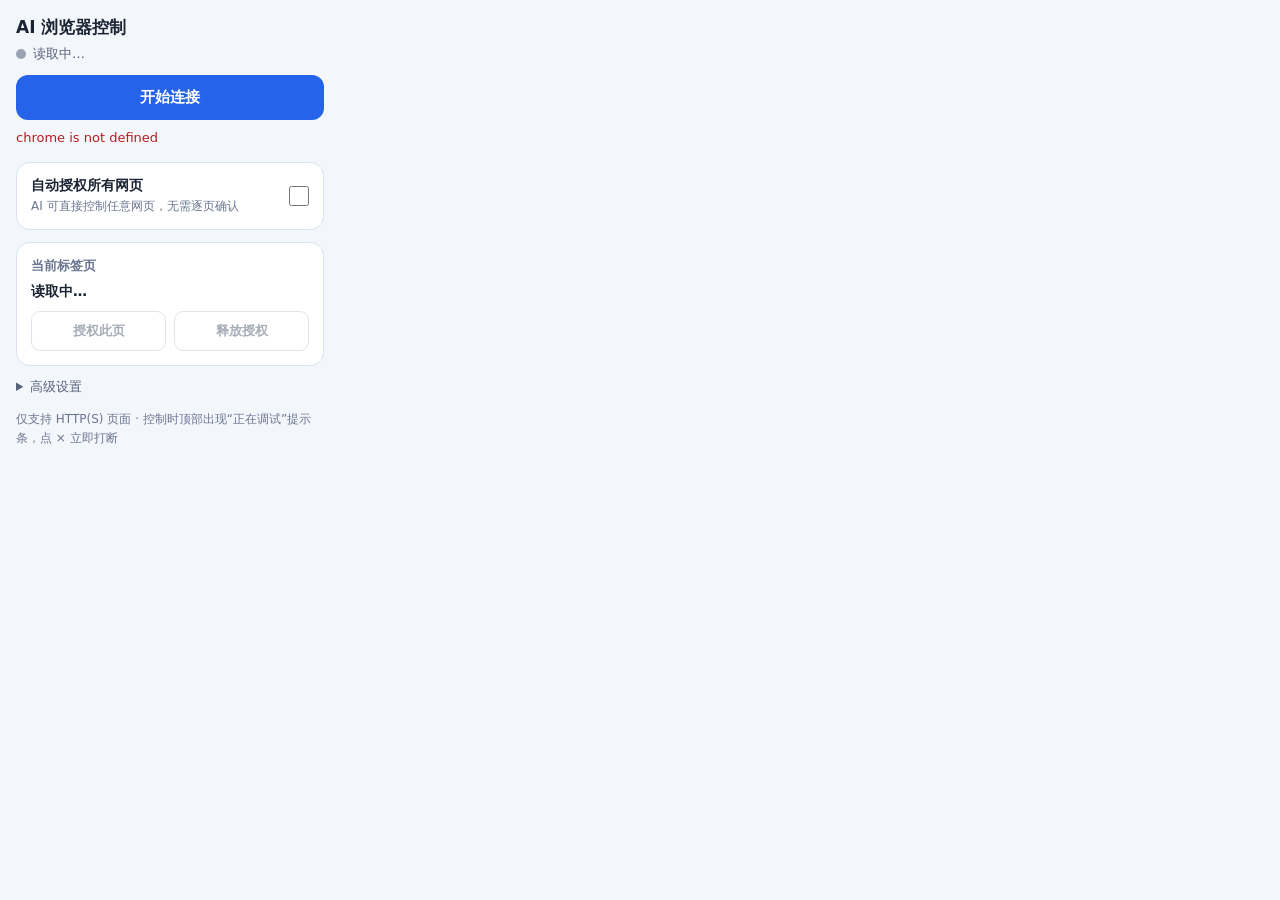
==== extension/popup.html @ 4cea67ed "AI 浏览器控制 0.6.0 — 让任意 AI Agent 按标签页控制外部 Edge/Chrome - extension/：MV3 扩展，一键配对，自动授权开关，CDP 后台输入（不动系统鼠标） " ====
<!doctype html>
<html lang="zh-CN">
<head>
  <meta charset="utf-8">
  <meta name="viewport" content="width=device-width, initial-scale=1">
  <title>AI 浏览器控制</title>
  <link rel="stylesheet" href="popup.css">
  <script src="popup.js" defer></script>
</head>
<body>
  <main>
    <header>
      <h1>AI 浏览器控制</h1>
      <p id="connection-status" class="status" aria-live="polite"><span id="status-dot" class="dot"></span><span id="status-text">读取中…</span></p>
    </header>

    <button id="toggle" type="button" class="toggle">开始连接</button>
    <p id="message" role="status" aria-live="polite"></p>

    <section class="card">
      <label class="switch-row" for="auto-authorize">
        <span class="switch-copy">
          <strong>自动授权所有网页</strong>
          <small>AI 可直接控制任意网页，无需逐页确认</small>
        </span>
        <input id="auto-authorize" type="checkbox">
      </label>
    </section>

    <section class="card">
      <h2>当前标签页</h2>
      <p id="tab-title" class="tab-title">读取中…</p>
      <p id="tab-status" class="status"></p>
      <div class="actions">
        <button id="authorize" type="button" class="ghost" disabled>授权此页</button>
        <button id="release" type="button" class="ghost" disabled>释放授权</button>
      </div>
    </section>

    <details id="advanced">
      <summary>高级设置</summary>
      <label class="field-label" for="bridge-port">本机桥端口</label>
      <div class="actions">
        <input id="bridge-port" type="number" min="1" max="65535" placeholder="17653">
        <button id="save-port" type="button" class="ghost">保存</button>
      </div>
      <p class="hint">多浏览器时，每个浏览器填自己对应桥的端口。</p>
    </details>

    <p class="hint footer">仅支持 HTTP(S) 页面 · 控制时顶部出现“正在调试”提示条，点 × 立即打断</p>
  </main>
</body>
</html>
---- extension/popup.css ----
:root {
  color-scheme: light dark;
  font-family: system-ui, "Microsoft YaHei", sans-serif;
  font-size: 14px;
  color: #1b2432;
  background: #f3f6fb;
}

body { margin: 0; width: 340px; }
main { padding: 16px; }

header { margin-bottom: 12px; }
h1 { margin: 0 0 6px; font-size: 17px; font-weight: 700; }

.status { display: flex; align-items: center; gap: 7px; margin: 0; font-size: 13px; color: #57627a; }
.dot { width: 10px; height: 10px; border-radius: 50%; background: #9aa4b5; flex: none; }
.dot.on { background: #16a34a; box-shadow: 0 0 0 3px rgba(22, 163, 74, .16); }
.dot.err { background: #dc2626; box-shadow: 0 0 0 3px rgba(220, 38, 38, .14); }

.toggle {
  width: 100%;
  padding: 13px;
  border: 0;
  border-radius: 12px;
  font-size: 15px;
  font-weight: 700;
  color: #fff;
  background: #2563eb;
  cursor: pointer;
}
.toggle.connected { background: #16a34a; }
.toggle:disabled { opacity: .5; cursor: default; }
.toggle:not(:disabled):hover { filter: brightness(1.06); }
.toggle:focus-visible { outline: 2px solid #6294f1; outline-offset: 2px; }

#message { min-height: 20px; margin: 10px 0 0; font-size: 13px; color: #177a4c; overflow-wrap: anywhere; }
#message.error { color: #b91c1c; }

.card {
  margin: 12px 0 0;
  padding: 14px;
  border: 1px solid #dce3ef;
  border-radius: 14px;
  background: #fff;
}
h2 { margin: 0 0 8px; font-size: 13px; font-weight: 600; color: #6b7690; text-transform: none; }

.switch-row { display: flex; gap: 10px; align-items: center; cursor: pointer; }
.switch-copy { flex: 1; display: flex; flex-direction: column; gap: 2px; }
.switch-copy small { color: #6b7690; font-size: 12px; line-height: 1.5; }
.switch-row input { width: 20px; height: 20px; flex: none; margin: 0; accent-color: #2563eb; cursor: pointer; }

.tab-title { margin: 0; font-weight: 600; overflow-wrap: anywhere; }
.tab-url { display: none; }
.actions { display: flex; gap: 8px; margin-top: 10px; }

button {
  flex: 1;
  padding: 10px 8px;
  border: 0;
  border-radius: 9px;
  background: #2563eb;
  color: #fff;
  font: inherit;
  font-size: 13px;
  font-weight: 600;
  cursor: pointer;
}
button.ghost { background: transparent; border: 1px solid #b9c4d8; color: #3d4a63; }
button:disabled { opacity: .45; cursor: default; }
button:not(:disabled):hover { filter: brightness(1.08); }
button:focus-visible, input:focus-visible { outline: 2px solid #6294f1; outline-offset: 2px; }

input[type="number"] {
  box-sizing: border-box;
  width: 100%;
  padding: 9px 10px;
  border: 1px solid #a7b1c1;
  border-radius: 8px;
  font: inherit;
  background: #fff;
  color: inherit;
}

#advanced { margin: 12px 0 0; font-size: 13px; }
#advanced summary { cursor: pointer; color: #57627a; }
.field-label { display: block; margin: 10px 0 6px; font-weight: 600; }

.hint { font-size: 12px; color: #6b7690; line-height: 1.6; }
.hint.footer { margin: 14px 0 0; }

@media (prefers-color-scheme: dark) {
  :root { color: #e6eaf3; background: #161b26; }
  .card { background: #1e2532; border-color: #39435a; }
  .status, .switch-copy small, .hint, #advanced summary, h2 { color: #9fabc4; }
  .tab-url { color: #9fabc4; }
  button.ghost { color: #a9c3ff; border-color: #4a5a7d; }
  input[type="number"] { background: #121826; border-color: #4a5570; }
  #message { color: #7fd6a6; }
  #message.error { color: #ff9d9d; }
}
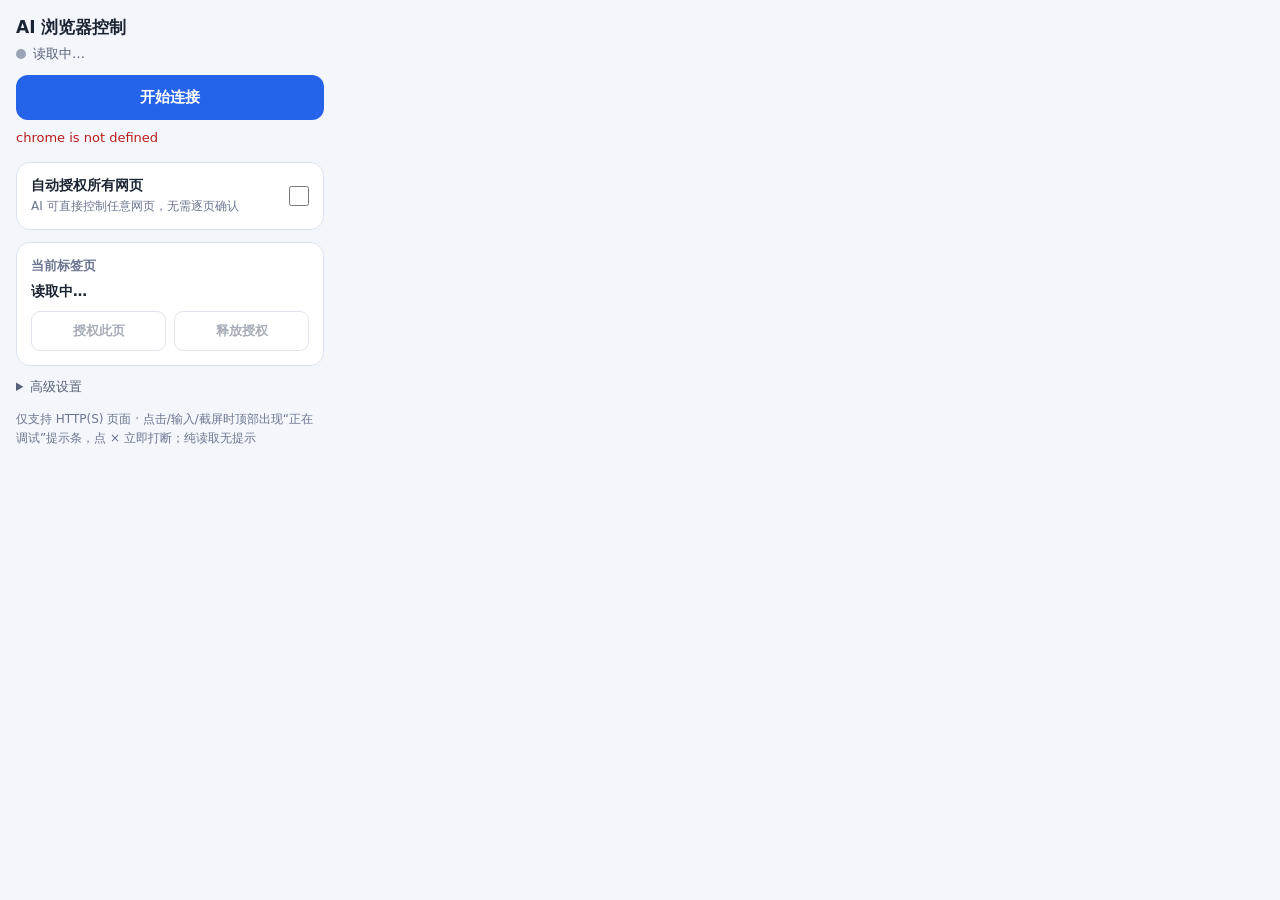
==== commit d13f71c7: "0.7.0：读取/写入分级授权——snapshot 零提示条零 CDP 痕迹，反爬站点可读 真实环境发现：反爬站点（如携程机票查询）检测调试器附着，人眼可读但快照为空。 - 读取（snapshot/l" ====
--- a/extension/popup.html
+++ b/extension/popup.html
@@ -47,7 +47,7 @@
       <p class="hint">多浏览器时，每个浏览器填自己对应桥的端口。</p>
     </details>
 
-    <p class="hint footer">仅支持 HTTP(S) 页面 · 控制时顶部出现“正在调试”提示条，点 × 立即打断</p>
+    <p class="hint footer">仅支持 HTTP(S) 页面 · 点击/输入/截屏时顶部出现“正在调试”提示条，点 × 立即打断；纯读取无提示</p>
   </main>
 </body>
 </html>
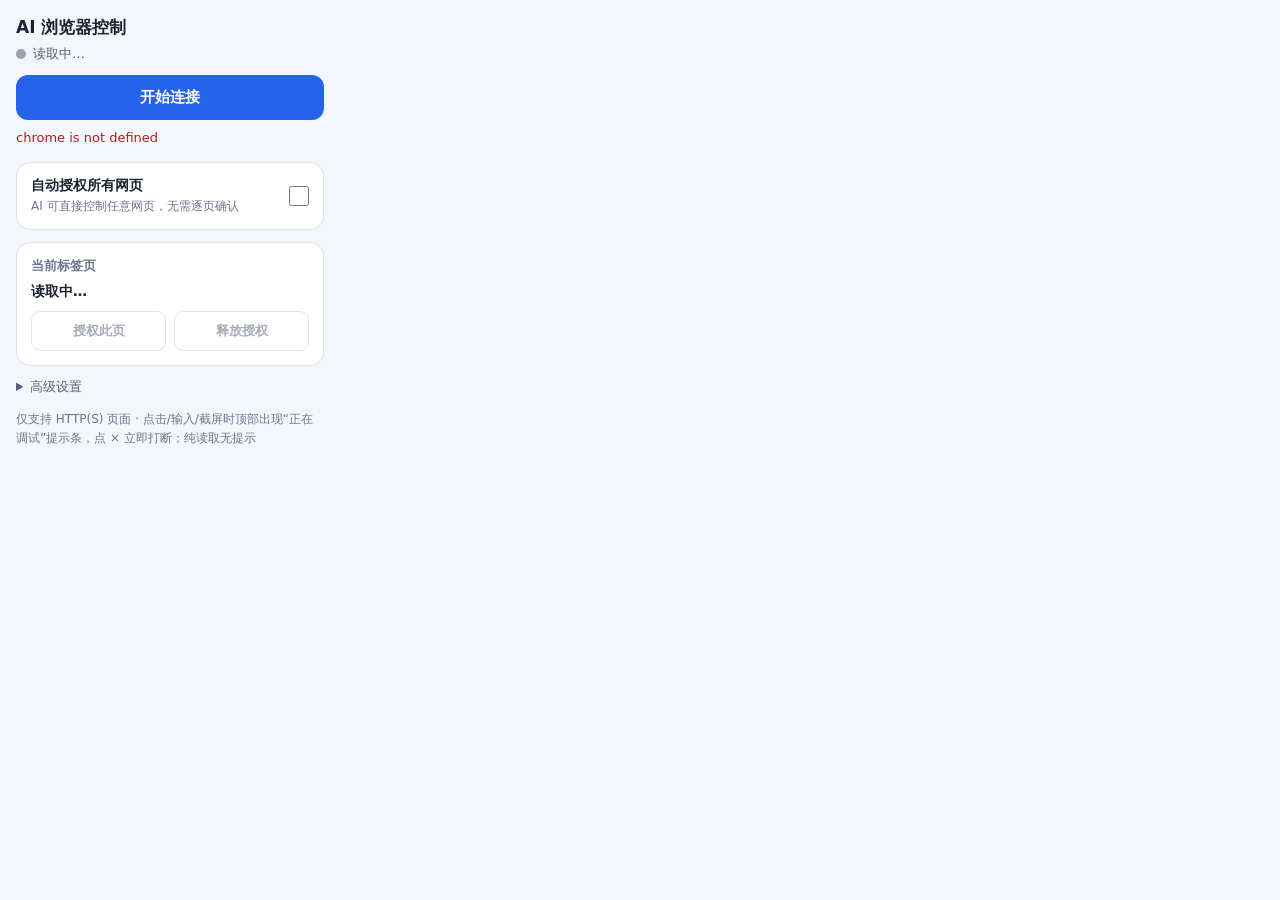
==== commit 8ef227ee: "0.7.4：光标消失延时用户可配（0-60 秒，默认 10 秒） - page-agent：hideMs 随每次写入命令下发；0 = 运动完立即消失 - background：set_cursor_h" ====
--- a/extension/popup.html
+++ b/extension/popup.html
@@ -39,6 +39,19 @@
 
     <details id="advanced">
       <summary>高级设置</summary>
+      <label class="switch-row" for="cdp-enabled">
+        <span class="switch-copy">
+          <strong>启用 CDP 写入</strong>
+          <small>点击/输入/截屏需要调试器附着并出现提示条；关闭后这些操作将拒绝执行，纯读取不受影响</small>
+        </span>
+        <input id="cdp-enabled" type="checkbox">
+      </label>
+      <p class="hint">读取（snapshot）不使用 CDP，任何站点都无提示条。</p>
+      <label class="field-label" for="cursor-hide">光标消失延时（秒，0 = 立即，最长 60）</label>
+      <div class="actions">
+        <input id="cursor-hide" type="number" min="0" max="60" placeholder="10">
+        <button id="save-hide" type="button" class="ghost">保存</button>
+      </div>
       <label class="field-label" for="bridge-port">本机桥端口</label>
       <div class="actions">
         <input id="bridge-port" type="number" min="1" max="65535" placeholder="17653">
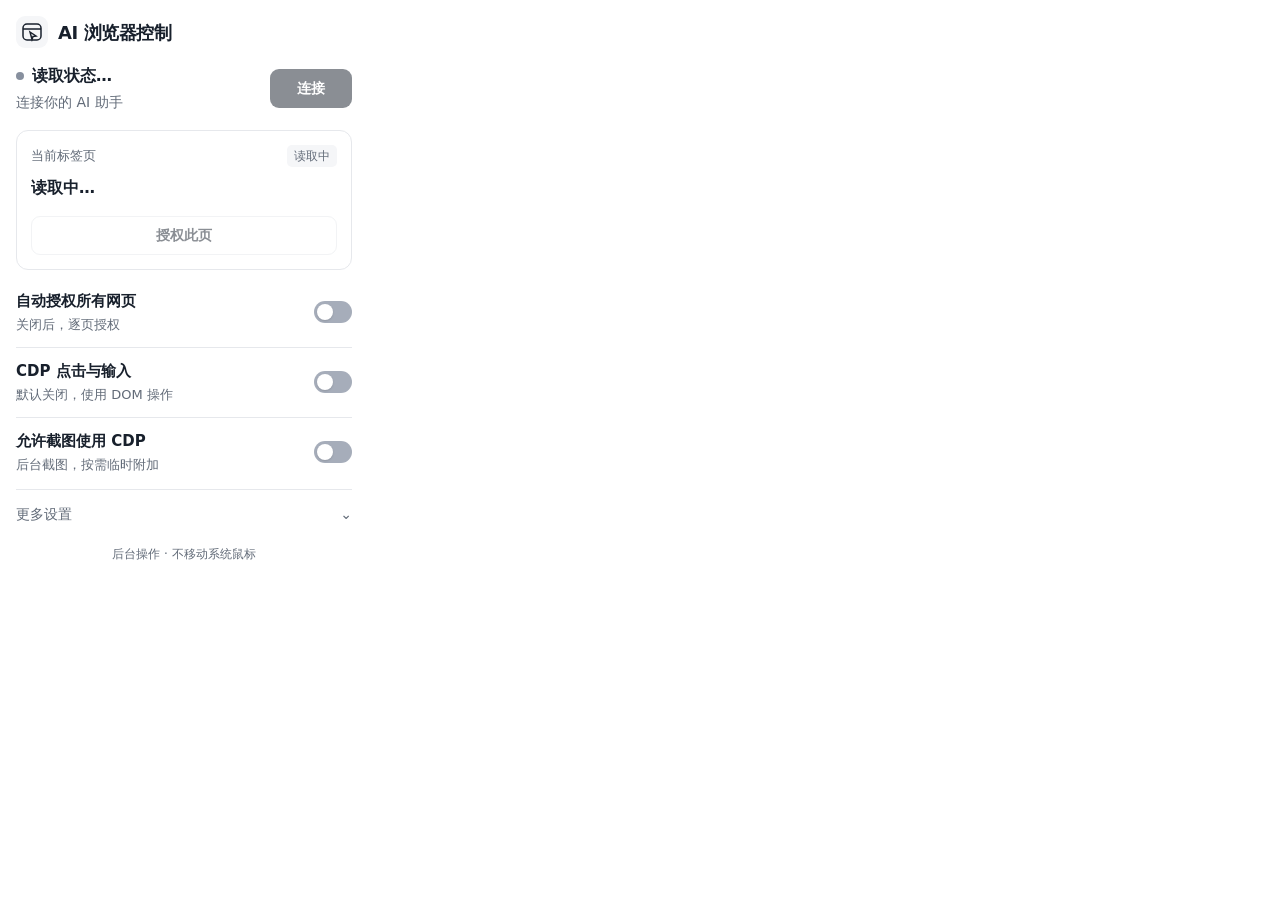
==== commit 8f662fbf: "feat: 发布 0.9.0 浏览器交互与动态列表能力" ====
--- a/extension/popup.html
+++ b/extension/popup.html
@@ -8,59 +8,48 @@
   <script src="popup.js" defer></script>
 </head>
 <body>
-  <main>
-    <header>
-      <h1>AI 浏览器控制</h1>
-      <p id="connection-status" class="status" aria-live="polite"><span id="status-dot" class="dot"></span><span id="status-text">读取中…</span></p>
-    </header>
-
-    <button id="toggle" type="button" class="toggle">开始连接</button>
-    <p id="message" role="status" aria-live="polite"></p>
-
-    <section class="card">
-      <label class="switch-row" for="auto-authorize">
-        <span class="switch-copy">
-          <strong>自动授权所有网页</strong>
-          <small>AI 可直接控制任意网页，无需逐页确认</small>
-        </span>
-        <input id="auto-authorize" type="checkbox">
-      </label>
-    </section>
-
-    <section class="card">
-      <h2>当前标签页</h2>
-      <p id="tab-title" class="tab-title">读取中…</p>
-      <p id="tab-status" class="status"></p>
-      <div class="actions">
-        <button id="authorize" type="button" class="ghost" disabled>授权此页</button>
-        <button id="release" type="button" class="ghost" disabled>释放授权</button>
-      </div>
-    </section>
-
-    <details id="advanced">
-      <summary>高级设置</summary>
-      <label class="switch-row" for="cdp-enabled">
-        <span class="switch-copy">
-          <strong>启用 CDP 写入</strong>
-          <small>点击/输入/截屏需要调试器附着并出现提示条；关闭后这些操作将拒绝执行，纯读取不受影响</small>
-        </span>
-        <input id="cdp-enabled" type="checkbox">
-      </label>
-      <p class="hint">读取（snapshot）不使用 CDP，任何站点都无提示条。</p>
-      <label class="field-label" for="cursor-hide">光标消失延时（秒，0 = 立即，最长 60）</label>
-      <div class="actions">
-        <input id="cursor-hide" type="number" min="0" max="60" placeholder="10">
-        <button id="save-hide" type="button" class="ghost">保存</button>
-      </div>
+<main>
+  <header>
+    <div class="brand"><span class="brand-icon" aria-hidden="true"><svg viewBox="0 0 24 24" fill="none"><rect x="3" y="4" width="18" height="16" rx="4"/><path d="M3 9h18M7 6.5h.01M10 6.5h.01M10 12l6 4-3 .5-1 3z"/></svg></span><h1>AI 浏览器控制</h1></div>
+    <span id="version" class="version"></span>
+  </header>
+  <section class="connection" aria-label="连接状态">
+    <div class="connection-copy"><p class="status" aria-live="polite"><span id="status-dot" class="dot"></span><strong id="status-text">读取状态…</strong></p><p id="connection-detail" class="secondary">连接你的 AI 助手</p></div>
+    <button id="toggle" type="button" class="primary" disabled>连接</button>
+  </section>
+  <p id="message" role="status" aria-live="polite" hidden></p>
+  <section class="page" aria-label="当前标签页">
+    <div class="section-label">当前标签页<span id="tab-badge" class="badge">读取中</span></div>
+    <p id="tab-title" class="tab-title">读取中…</p>
+    <p id="tab-domain" class="secondary domain"></p>
+    <p id="tab-status" class="secondary"></p>
+    <div class="actions">
+      <button id="authorize" type="button" class="secondary-button" disabled>授权此页</button>
+      <button id="release" type="button" class="secondary-button" disabled hidden>释放此页</button>
+    </div>
+  </section>
+  <section class="options" aria-label="控制选项">
+    <label class="switch-row" for="auto-authorize"><span class="switch-copy"><strong>自动授权所有网页</strong><small>关闭后，逐页授权</small></span><input id="auto-authorize" class="switch" type="checkbox" role="switch"></label>
+    <label class="switch-row" for="cdp-enabled"><span class="switch-copy"><strong>CDP 点击与输入</strong><small id="mode-description">默认关闭，使用 DOM 操作</small></span><input id="cdp-enabled" class="switch" type="checkbox" role="switch"></label>
+    <label class="switch-row" for="screenshot-cdp"><span class="switch-copy"><strong>允许截图使用 CDP</strong><small id="screenshot-description">后台截图，按需临时附加</small></span><input id="screenshot-cdp" class="switch" type="checkbox" role="switch"></label>
+  </section>
+  <details id="advanced">
+    <summary>更多设置<span aria-hidden="true">⌄</span></summary>
+    <div class="settings-content">
+      <p class="hint">截图也使用浏览器调试权限；仅为截图临时附加的调试器，会在完成后解除。</p>
+      <label class="field-label" for="cursor-hide">光标停留时间 <span class="secondary">秒</span></label>
+      <div class="actions"><input id="cursor-hide" type="number" min="0" max="60" step="1" required aria-describedby="hide-hint"><button id="save-hide" type="button" class="secondary-button">保存</button></div>
+      <p id="hide-hint" class="hint">默认 10 秒；0 为操作后立即隐藏</p>
+      <label class="field-label" for="cursor-trail">轨迹残留时间 <span class="secondary">秒</span></label>
+      <div class="actions"><input id="cursor-trail" type="number" min="0" max="60" step="1" required aria-describedby="trail-hint"><button id="save-trail" type="button" class="secondary-button">保存</button></div>
+      <p id="trail-hint" class="hint">移动轨迹独立保留，默认 5 秒；最长 60 秒，0 为关闭</p>
       <label class="field-label" for="bridge-port">本机桥端口</label>
-      <div class="actions">
-        <input id="bridge-port" type="number" min="1" max="65535" placeholder="17653">
-        <button id="save-port" type="button" class="ghost">保存</button>
-      </div>
-      <p class="hint">多浏览器时，每个浏览器填自己对应桥的端口。</p>
-    </details>
-
-    <p class="hint footer">仅支持 HTTP(S) 页面 · 点击/输入/截屏时顶部出现“正在调试”提示条，点 × 立即打断；纯读取无提示</p>
-  </main>
+      <div class="actions"><input id="bridge-port" type="number" min="1" max="65535" step="1" required><button id="save-port" type="button" class="secondary-button">保存</button></div>
+      <p class="hint">多个浏览器可分别连接不同端口</p>
+      <a class="help-link" href="https://github.com/Kratosmax/ai-browser-control#更新" target="_blank" rel="noreferrer">更新与接入说明 <span aria-hidden="true">↗</span></a>
+    </div>
+  </details>
+  <footer>后台操作 · 不移动系统鼠标</footer>
+</main>
 </body>
 </html>
--- a/extension/popup.css
+++ b/extension/popup.css
@@ -1,101 +1,74 @@
 :root {
   color-scheme: light dark;
-  font-family: system-ui, "Microsoft YaHei", sans-serif;
-  font-size: 14px;
-  color: #1b2432;
-  background: #f3f6fb;
+  font: 16px/1.5 system-ui, "Microsoft YaHei", sans-serif;
+  --bg: #fff; --surface: #f5f6f8; --text: #18202c; --muted: #626b78;
+  --line: #e6e8ec; --accent: #1866d6; --soft: #edf4ff; --success: #18754a; --error: #b42318;
+  color: var(--text); background: var(--bg);
 }
-
-body { margin: 0; width: 340px; }
+* { box-sizing: border-box; }
+body { margin: 0; width: 368px; }
 main { padding: 16px; }
-
-header { margin-bottom: 12px; }
-h1 { margin: 0 0 6px; font-size: 17px; font-weight: 700; }
-
-.status { display: flex; align-items: center; gap: 7px; margin: 0; font-size: 13px; color: #57627a; }
-.dot { width: 10px; height: 10px; border-radius: 50%; background: #9aa4b5; flex: none; }
-.dot.on { background: #16a34a; box-shadow: 0 0 0 3px rgba(22, 163, 74, .16); }
-.dot.err { background: #dc2626; box-shadow: 0 0 0 3px rgba(220, 38, 38, .14); }
-
-.toggle {
-  width: 100%;
-  padding: 13px;
-  border: 0;
-  border-radius: 12px;
-  font-size: 15px;
-  font-weight: 700;
-  color: #fff;
-  background: #2563eb;
-  cursor: pointer;
+header, .brand, .connection, .section-label, .switch-row, summary { display: flex; align-items: center; }
+header { justify-content: space-between; gap: 8px; margin-bottom: 16px; }
+.brand { gap: 10px; min-width: 0; }
+.brand-icon { width: 32px; height: 32px; background: var(--surface); border-radius: 9px; display: grid; place-items: center; flex: none; }
+.brand-icon svg { width: 24px; height: 24px; stroke: currentColor; stroke-width: 1.5; }
+h1 { font-size: 18px; font-weight: 650; margin: 0; letter-spacing: -.4px; }
+.version { font-size: 12px; color: var(--muted); }
+p { margin: 0; }
+.connection { justify-content: space-between; gap: 16px; }
+.connection-copy { min-width: 0; }
+.status { display: flex; align-items: center; gap: 8px; }
+.status strong { font-weight: 650; }
+.dot { width: 8px; height: 8px; border-radius: 50%; background: #87909e; flex: none; }
+.dot.on { background: var(--success); box-shadow: 0 0 0 3px color-mix(in srgb, var(--success) 12%, transparent); }
+.dot.wait { background: #a96a10; }
+.dot.err { background: var(--error); }
+.secondary, .hint { color: var(--muted); font-size: 14px; line-height: 1.55; }
+#connection-detail { margin-top: 4px; overflow-wrap: anywhere; }
+button { font: inherit; font-size: 14px; font-weight: 600; cursor: pointer; border-radius: 9px; min-height: 38px; padding: 8px 14px; border: 1px solid transparent; white-space: nowrap; transition: background 120ms ease, transform 120ms ease; }
+button:active:not(:disabled) { transform: scale(.98); }
+button:disabled { cursor: default; opacity: .5; }
+button:focus-visible, input:focus-visible, summary:focus-visible, a:focus-visible { outline: 3px solid color-mix(in srgb, var(--accent) 65%, transparent); outline-offset: 3px; }
+.primary { background: var(--text); color: var(--bg); min-width: 82px; flex: none; }
+.primary:hover:not(:disabled) { background: color-mix(in srgb, var(--text) 85%, var(--bg)); }
+.primary.connected { color: var(--text); background: var(--surface); border-color: var(--line); }
+.secondary-button { background: var(--bg); color: var(--text); border-color: var(--line); }
+.secondary-button:hover:not(:disabled) { background: var(--surface); }
+#message { margin: 14px 0 0; padding: 10px 12px; border-radius: 8px; background: var(--soft); color: var(--accent); font-size: 14px; overflow-wrap: anywhere; }
+#message.error { background: color-mix(in srgb, var(--error) 8%, var(--bg)); color: var(--error); }
+.page { margin: 16px 0 8px; padding: 14px; border: 1px solid var(--line); border-radius: 12px; }
+.section-label { justify-content: space-between; gap: 12px; font-size: 13px; color: var(--muted); margin-bottom: 9px; }
+.badge { font-size: 12px; padding: 2px 7px; border-radius: 5px; background: var(--surface); color: var(--muted); white-space: nowrap; }
+.badge.allowed { background: color-mix(in srgb, var(--success) 9%, var(--bg)); color: var(--success); }
+.tab-title { font-size: 16px; font-weight: 600; line-height: 1.5; overflow-wrap: anywhere; display: -webkit-box; -webkit-line-clamp: 2; -webkit-box-orient: vertical; overflow: hidden; }
+.domain { overflow: hidden; text-overflow: ellipsis; white-space: nowrap; margin-top: 4px; }
+#tab-status { margin-top: 5px; }
+.actions { display: flex; gap: 8px; margin-top: 12px; }
+.page .actions button { width: 100%; }
+.switch-row { justify-content: space-between; gap: 16px; padding: 12px 0; cursor: pointer; }
+.switch-row + .switch-row { border-top: 1px solid var(--line); }
+.switch-copy { display: flex; flex-direction: column; gap: 3px; min-width: 0; }
+.switch-copy strong { font-size: 15px; font-weight: 600; }
+.switch-copy small { color: var(--muted); font-size: 13px; line-height: 1.5; }
+.switch { appearance: none; width: 38px; height: 22px; margin: 0; border-radius: 20px; background: #a6adba; flex: none; position: relative; cursor: pointer; transition: background 120ms ease; }
+.switch::after { content: ''; position: absolute; top: 3px; left: 3px; width: 16px; height: 16px; border-radius: 50%; background: white; box-shadow: 0 1px 2px #0002; transition: transform 120ms ease; }
+.switch:checked { background: var(--accent); }
+.switch:checked::after { transform: translateX(16px); }
+.switch:disabled { opacity: .5; cursor: default; }
+details { border-top: 1px solid var(--line); margin-top: 2px; }
+summary { justify-content: space-between; font-size: 14px; color: var(--muted); cursor: pointer; padding: 14px 0; list-style: none; }
+summary::-webkit-details-marker { display: none; }
+details[open] summary span { transform: rotate(180deg); }
+.settings-content { padding: 0 0 8px; }
+.field-label { display: block; font-size: 14px; font-weight: 600; margin-top: 8px; }
+input[type=number] { width: 100%; min-width: 0; border: 1px solid var(--line); border-radius: 8px; padding: 8px 10px; color: var(--text); background: var(--surface); font: inherit; font-size: 15px; }
+.hint { font-size: 12px; margin: 7px 0 16px; }
+.help-link { display: flex; justify-content: space-between; color: var(--accent); font-size: 14px; text-decoration: none; padding: 4px 0; }
+footer { text-align: center; font-size: 12px; color: var(--muted); padding-top: 6px; }
+[hidden] { display: none !important; }
+@media (prefers-color-scheme: dark) {
+  :root { --bg: #202124; --surface: #2b2d31; --text: #f0f1f3; --muted: #b0b6c0; --line: #3a3e44; --accent: #8cbcff; --soft: #25334a; --success: #7ed6a6; --error: #ffaaa0; }
+  .switch:checked { background: #4285eb; }
 }
-.toggle.connected { background: #16a34a; }
-.toggle:disabled { opacity: .5; cursor: default; }
-.toggle:not(:disabled):hover { filter: brightness(1.06); }
-.toggle:focus-visible { outline: 2px solid #6294f1; outline-offset: 2px; }
-
-#message { min-height: 20px; margin: 10px 0 0; font-size: 13px; color: #177a4c; overflow-wrap: anywhere; }
-#message.error { color: #b91c1c; }
-
-.card {
-  margin: 12px 0 0;
-  padding: 14px;
-  border: 1px solid #dce3ef;
-  border-radius: 14px;
-  background: #fff;
-}
-h2 { margin: 0 0 8px; font-size: 13px; font-weight: 600; color: #6b7690; text-transform: none; }
-
-.switch-row { display: flex; gap: 10px; align-items: center; cursor: pointer; }
-.switch-copy { flex: 1; display: flex; flex-direction: column; gap: 2px; }
-.switch-copy small { color: #6b7690; font-size: 12px; line-height: 1.5; }
-.switch-row input { width: 20px; height: 20px; flex: none; margin: 0; accent-color: #2563eb; cursor: pointer; }
-
-.tab-title { margin: 0; font-weight: 600; overflow-wrap: anywhere; }
-.tab-url { display: none; }
-.actions { display: flex; gap: 8px; margin-top: 10px; }
-
-button {
-  flex: 1;
-  padding: 10px 8px;
-  border: 0;
-  border-radius: 9px;
-  background: #2563eb;
-  color: #fff;
-  font: inherit;
-  font-size: 13px;
-  font-weight: 600;
-  cursor: pointer;
-}
-button.ghost { background: transparent; border: 1px solid #b9c4d8; color: #3d4a63; }
-button:disabled { opacity: .45; cursor: default; }
-button:not(:disabled):hover { filter: brightness(1.08); }
-button:focus-visible, input:focus-visible { outline: 2px solid #6294f1; outline-offset: 2px; }
-
-input[type="number"] {
-  box-sizing: border-box;
-  width: 100%;
-  padding: 9px 10px;
-  border: 1px solid #a7b1c1;
-  border-radius: 8px;
-  font: inherit;
-  background: #fff;
-  color: inherit;
-}
-
-#advanced { margin: 12px 0 0; font-size: 13px; }
-#advanced summary { cursor: pointer; color: #57627a; }
-.field-label { display: block; margin: 10px 0 6px; font-weight: 600; }
-
-.hint { font-size: 12px; color: #6b7690; line-height: 1.6; }
-.hint.footer { margin: 14px 0 0; }
-
-@media (prefers-color-scheme: dark) {
-  :root { color: #e6eaf3; background: #161b26; }
-  .card { background: #1e2532; border-color: #39435a; }
-  .status, .switch-copy small, .hint, #advanced summary, h2 { color: #9fabc4; }
-  .tab-url { color: #9fabc4; }
-  button.ghost { color: #a9c3ff; border-color: #4a5a7d; }
-  input[type="number"] { background: #121826; border-color: #4a5570; }
-  #message { color: #7fd6a6; }
-  #message.error { color: #ff9d9d; }
-}
+@media (prefers-reduced-motion: reduce) { *, *::after { transition: none !important; } }
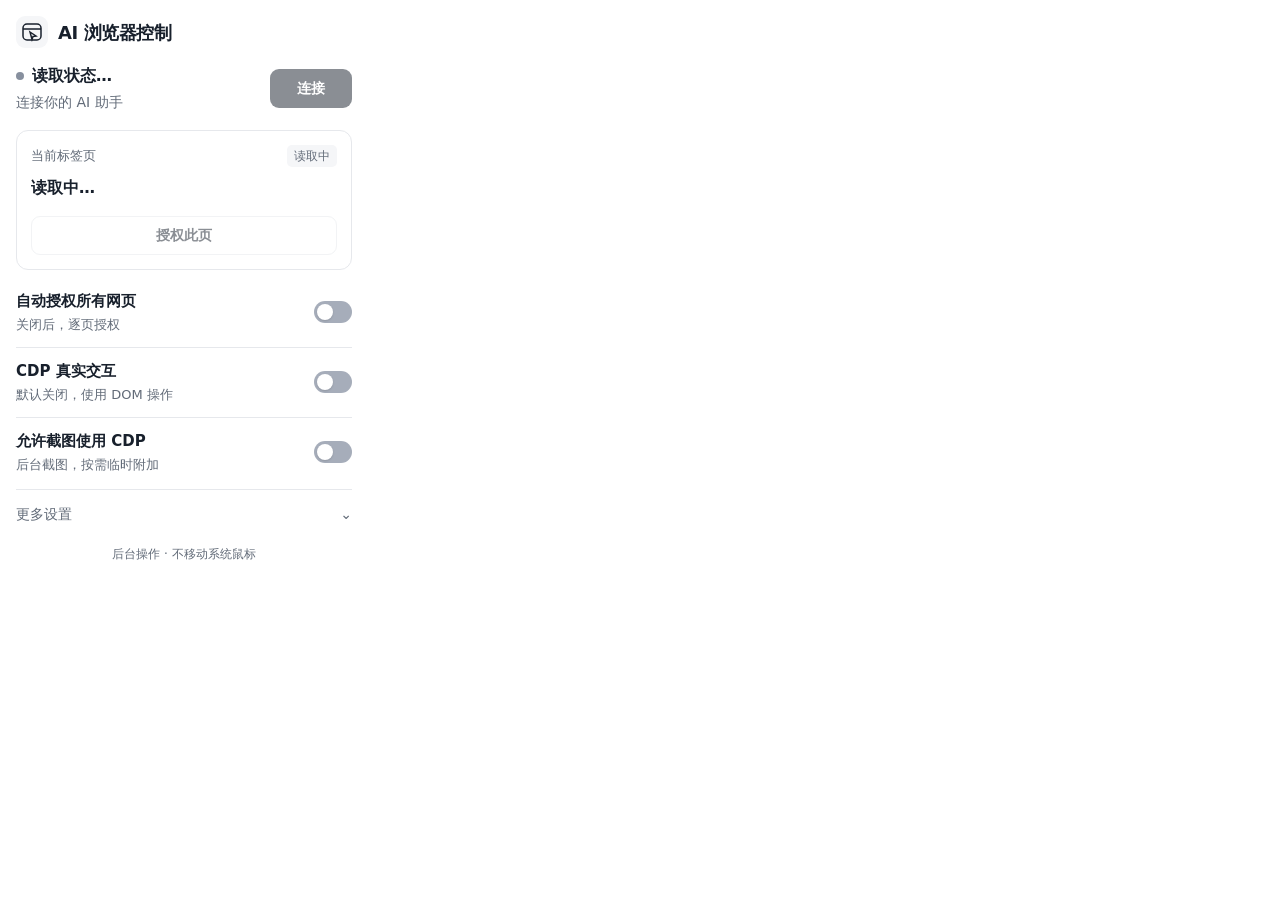
==== commit 7351eaea: "feat: 升级 0.10.1，补齐浏览器交互与连接诊断" ====
--- a/extension/popup.html
+++ b/extension/popup.html
@@ -30,7 +30,7 @@
   </section>
   <section class="options" aria-label="控制选项">
     <label class="switch-row" for="auto-authorize"><span class="switch-copy"><strong>自动授权所有网页</strong><small>关闭后，逐页授权</small></span><input id="auto-authorize" class="switch" type="checkbox" role="switch"></label>
-    <label class="switch-row" for="cdp-enabled"><span class="switch-copy"><strong>CDP 点击与输入</strong><small id="mode-description">默认关闭，使用 DOM 操作</small></span><input id="cdp-enabled" class="switch" type="checkbox" role="switch"></label>
+    <label class="switch-row" for="cdp-enabled"><span class="switch-copy"><strong>CDP 真实交互</strong><small id="mode-description">默认关闭，使用 DOM 操作</small></span><input id="cdp-enabled" class="switch" type="checkbox" role="switch"></label>
     <label class="switch-row" for="screenshot-cdp"><span class="switch-copy"><strong>允许截图使用 CDP</strong><small id="screenshot-description">后台截图，按需临时附加</small></span><input id="screenshot-cdp" class="switch" type="checkbox" role="switch"></label>
   </section>
   <details id="advanced">
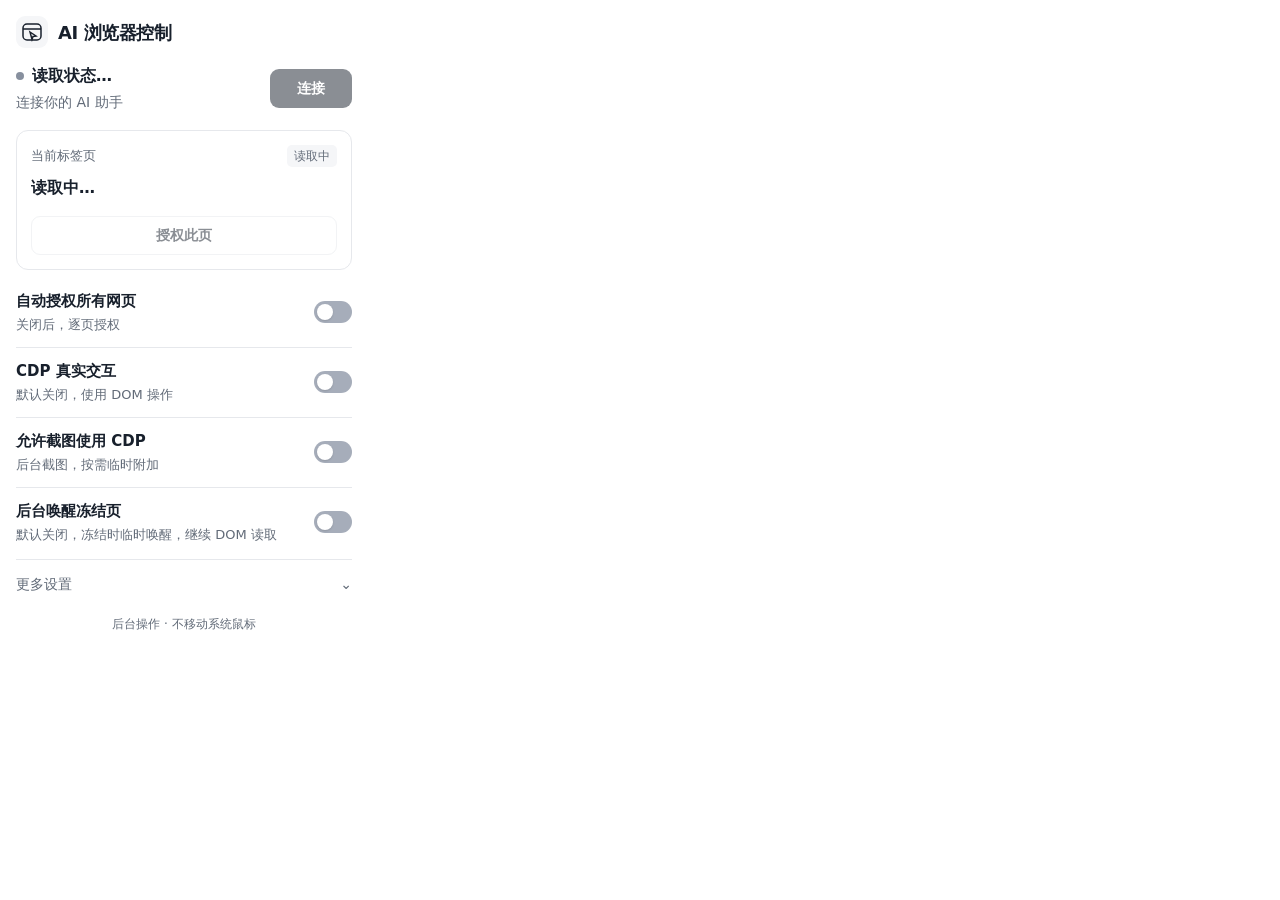
==== commit f3ab65b6: "feat: add independent background wake permission for DOM reads" ====
--- a/extension/popup.html
+++ b/extension/popup.html
@@ -32,11 +32,13 @@
     <label class="switch-row" for="auto-authorize"><span class="switch-copy"><strong>自动授权所有网页</strong><small>关闭后，逐页授权</small></span><input id="auto-authorize" class="switch" type="checkbox" role="switch"></label>
     <label class="switch-row" for="cdp-enabled"><span class="switch-copy"><strong>CDP 真实交互</strong><small id="mode-description">默认关闭，使用 DOM 操作</small></span><input id="cdp-enabled" class="switch" type="checkbox" role="switch"></label>
     <label class="switch-row" for="screenshot-cdp"><span class="switch-copy"><strong>允许截图使用 CDP</strong><small id="screenshot-description">后台截图，按需临时附加</small></span><input id="screenshot-cdp" class="switch" type="checkbox" role="switch"></label>
+    <label class="switch-row" for="lifecycle-wake"><span class="switch-copy"><strong>后台唤醒冻结页</strong><small id="lifecycle-wake-description">默认关闭，冻结时临时唤醒，继续 DOM 读取</small></span><input id="lifecycle-wake" class="switch" type="checkbox" role="switch"></label>
   </section>
   <details id="advanced">
     <summary>更多设置<span aria-hidden="true">⌄</span></summary>
     <div class="settings-content">
       <p class="hint">截图也使用浏览器调试权限；仅为截图临时附加的调试器，会在完成后解除。</p>
+      <p class="hint">后台唤醒冻结页使用独立 CDP 权限，与 CDP 交互、截图开关互不影响；唤醒只为继续读取，不会切换页面。</p>
       <label class="field-label" for="cursor-hide">光标停留时间 <span class="secondary">秒</span></label>
       <div class="actions"><input id="cursor-hide" type="number" min="0" max="60" step="1" required aria-describedby="hide-hint"><button id="save-hide" type="button" class="secondary-button">保存</button></div>
       <p id="hide-hint" class="hint">默认 10 秒；0 为操作后立即隐藏</p>
